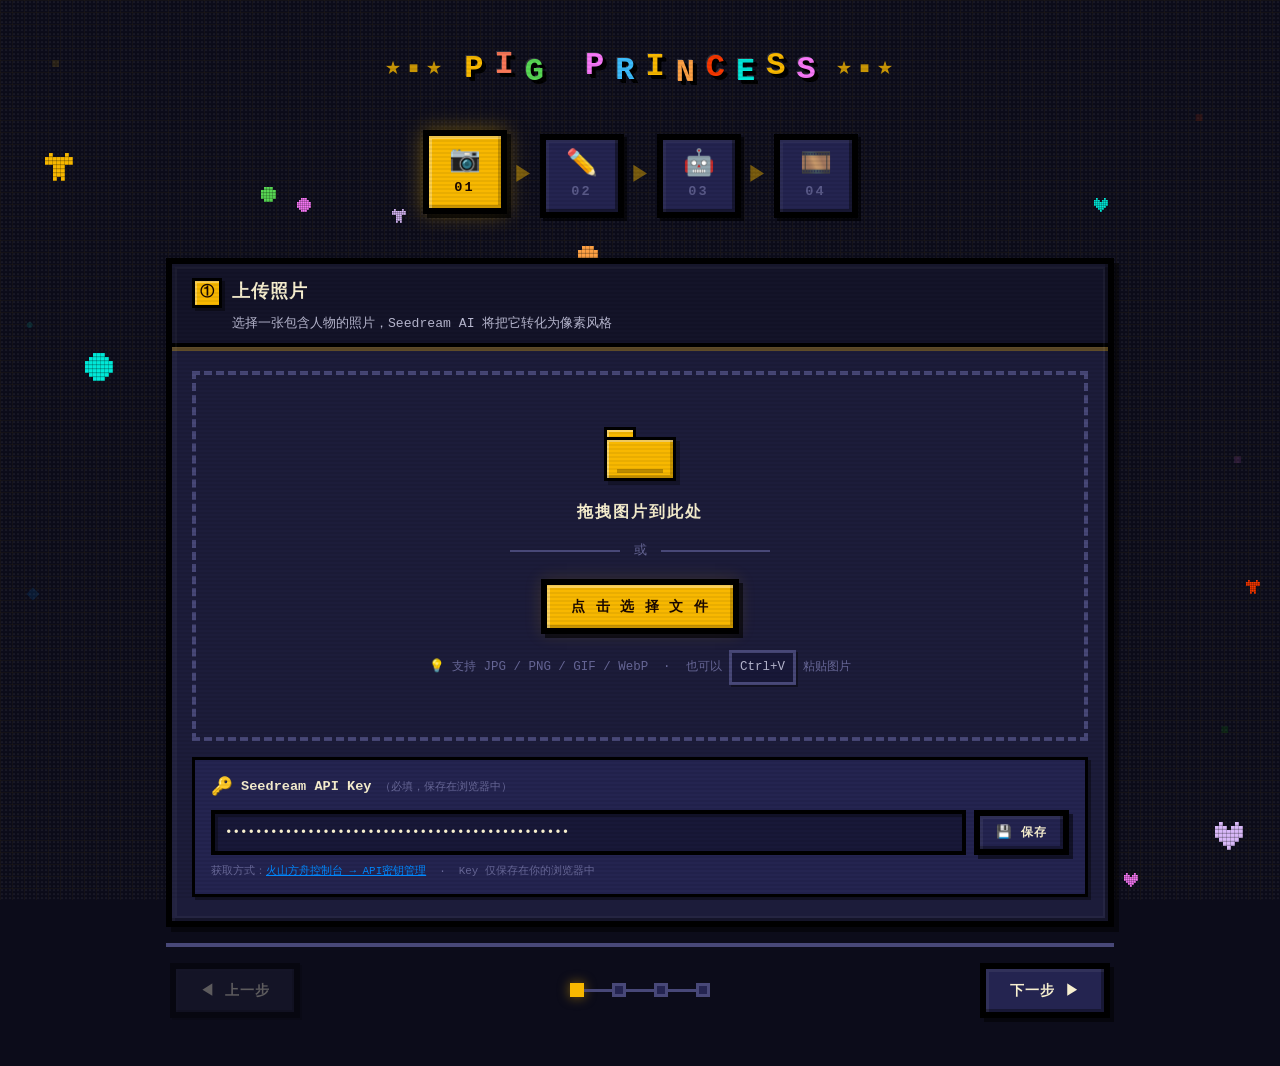
==== index.html @ ca04bab1 "backup: v4.2 模块化重构前备份 (180配件+12模板+缩放+联动)" ====
<!DOCTYPE html>
<html lang="zh-CN">
<head>
  <meta charset="UTF-8">
  <meta name="viewport" content="width=device-width, initial-scale=1.0">
  <title>PIG PRINCESS — 像素表情包工厂</title>
  <link rel="stylesheet" href="css/pixel-theme.css">
</head>
<body>
  <!-- 像素网格背景 -->
  <div class="pixel-bg"></div>
  <!-- 弹跳像素装饰画布 -->
  <canvas id="decoCanvas" class="deco-canvas"></canvas>
  <!-- 浮动像素装饰 -->
  <div class="pixel-decorations" aria-hidden="true">
    <span class="deco-block deco-1">■</span>
    <span class="deco-block deco-2">■</span>
    <span class="deco-block deco-3">◆</span>
    <span class="deco-block deco-4">■</span>
    <span class="deco-block deco-5">●</span>
    <span class="deco-block deco-6">■</span>
  </div>

  <div class="app-container">

    <!-- ====== 标题栏 ====== -->
    <header class="app-header">
      <div class="header-top">
        <div class="header-ornament left">
          <span>★</span><span>■</span><span>★</span>
        </div>
        <h1 class="pixel-title title-en">
          <span class="title-char c1">P</span>
          <span class="title-char c2">I</span>
          <span class="title-char c3">G</span>
          <span class="title-char c4">&nbsp;</span>
          <span class="title-char c5">P</span>
          <span class="title-char c6">R</span>
          <span class="title-char c7">I</span>
          <span class="title-char c8">N</span>
          <span class="title-char c9">C</span>
          <span class="title-char c10">E</span>
          <span class="title-char c11">S</span>
          <span class="title-char c12">S</span>
        </h1>
        <div class="header-ornament right">
          <span>★</span><span>■</span><span>★</span>
        </div>
      </div>
    </header>

    <!-- ====== 步骤指示器 ====== -->
    <nav class="step-indicator" aria-label="步骤导航">
      <button class="step active" data-step="1" aria-current="step">
        <span class="step-icon">📷</span>
        <span class="step-num">01</span>
      </button>
      <span class="step-arrow">▶</span>
      <button class="step" data-step="2">
        <span class="step-icon">✏️</span>
        <span class="step-num">02</span>
      </button>
      <span class="step-arrow">▶</span>
      <button class="step" data-step="3">
        <span class="step-icon">🤖</span>
        <span class="step-num">03</span>
      </button>
      <span class="step-arrow">▶</span>
      <button class="step" data-step="4">
        <span class="step-icon">🎞️</span>
        <span class="step-num">04</span>
      </button>
    </nav>

    <!-- ====== 主内容区 ====== -->
    <main class="main-content">

      <!-- ====== 步骤 ①：上传照片 + API Key ====== -->
      <section class="step-panel active" id="panel-step1" aria-labelledby="step1-title">
        <div class="panel-frame">
          <div class="panel-header">
            <h2 class="panel-title" id="step1-title">
              <span class="title-num">①</span> 上传照片
            </h2>
            <p class="panel-desc">选择一张包含人物的照片，Seedream AI 将把它转化为像素风格</p>
          </div>
          <div class="panel-body">
            <div class="upload-zone" id="uploadZone" tabindex="0">
              <div class="upload-zone-inner">
                <div class="pixel-icon folder-icon" aria-hidden="true">
                  <div class="folder-top"></div>
                  <div class="folder-body"></div>
                </div>
                <h3 class="upload-title">拖拽图片到此处</h3>
                <div class="upload-divider">
                  <span class="divider-line"></span>
                  <span class="divider-text">或</span>
                  <span class="divider-line"></span>
                </div>
                <button class="pixel-btn pixel-btn--primary" id="selectFileBtn" type="button">
                  点 击 选 择 文 件
                </button>
                <p class="upload-hint">
                  <span class="hint-icon">💡</span>
                  支持 JPG / PNG / GIF / WebP &nbsp;·&nbsp; 也可以 <kbd>Ctrl+V</kbd> 粘贴图片
                </p>
              </div>
              <input type="file" id="fileInput" accept="image/*" hidden>
            </div>

            <!-- Seedream API Key 设置 -->
            <div class="api-key-section">
              <div class="api-key-header">
                <span class="api-key-icon">🔑</span>
                <span class="api-key-label">Seedream API Key</span>
                <span class="api-key-hint">（必填，保存在浏览器中）</span>
              </div>
              <div class="api-key-row">
                <input type="password" id="apiKeyInput" placeholder="粘贴你的 Seedream API Key..."
                  class="api-key-input">
                <button class="pixel-btn pixel-btn--small" id="saveKeyBtn" type="button">
                  💾 保存
                </button>
              </div>
              <p class="api-key-note">
                获取方式：<a href="https://console.volcengine.com/ark" target="_blank"
                  class="api-key-link">火山方舟控制台 → API密钥管理</a>
                &nbsp;·&nbsp; Key 仅保存在你的浏览器中
              </p>
            </div>
          </div>
        </div>
      </section>

      <!-- ====== 步骤 ②：提示词配置 ====== -->
      <section class="step-panel" id="panel-step2" aria-labelledby="step2-title">
        <div class="panel-frame">
          <div class="panel-header">
            <h2 class="panel-title" id="step2-title">
              <span class="title-num">②</span> 提示词配置
            </h2>
            <p class="panel-desc">选择风格模板或自由编辑提示词，控制 AI 生成效果</p>
          </div>
          <div class="panel-body">
            <!-- 模板选择 -->
            <div class="control-card">
              <div class="control-header">
                <span class="control-icon">🎮</span>
                <span class="control-label">风格模板</span>
              </div>
              <div class="template-grid" id="promptTemplateGrid">
                <!-- 由 app.js 动态生成 -->
              </div>
            </div>

            <!-- 提示词编辑 -->
            <div class="control-card" style="margin-top: 12px;">
              <div class="control-header">
                <span class="control-icon">📝</span>
                <span class="control-label">提示词编辑</span>
                <span class="char-counter" id="charCounter">0 / 300 字</span>
              </div>
              <textarea id="promptTextarea" class="prompt-textarea"
                placeholder="在此编辑提示词，告诉 AI 你想要的像素风格效果..."
                rows="5"></textarea>
              <div class="prompt-actions">
                <button class="pixel-btn pixel-btn--small" id="resetPromptBtn" type="button">
                  🔄 恢复默认
                </button>
                <button class="pixel-btn pixel-btn--primary" id="confirmPromptBtn" type="button">
                  ✅ 确认提示词，开始生成
                </button>
              </div>
            </div>
          </div>
        </div>
      </section>

      <!-- ====== 步骤 ③：AI 生成像素图 ====== -->
      <section class="step-panel" id="panel-step3" aria-labelledby="step3-title">
        <div class="panel-frame">
          <div class="panel-header">
            <h2 class="panel-title" id="step3-title">
              <span class="title-num">③</span> AI 生成像素图
            </h2>
            <p class="panel-desc">Seedream 5.0 图生图 → NES 8-bit 像素精灵</p>
          </div>
          <div class="panel-body">
            <div class="gen-layout">
              <!-- 左侧：预览 -->
              <div class="gen-preview">
                <div class="canvas-stage" id="pixelStage">
                  <canvas id="pixelCanvas"></canvas>
                  <div class="stage-placeholder" id="pixelPlaceholder">
                    <div class="placeholder-icon">🤖</div>
                    <p id="pixelStatus">确认提示词后点击生成</p>
                  </div>
                </div>
              </div>
              <!-- 右侧：控件 -->
              <div class="gen-controls">
                <div class="control-card">
                  <div class="control-header">
                    <span class="control-icon">📐</span>
                    <span class="control-label">输出尺寸</span>
                  </div>
                  <div class="control-body">
                    <label class="toggle-row">
                      <input type="radio" name="outputSize" value="2K" checked>
                      <span class="toggle-track">
                        <span class="toggle-thumb"></span>
                      </span>
                      <span>2K（推荐）</span>
                    </label>
                  </div>
                </div>

                <button class="pixel-btn pixel-btn--primary" id="generateBtn" type="button"
                  style="width:100%; margin-top:12px;">
                  🚀 生成像素图
                </button>

                <button class="pixel-btn" id="backToPromptBtn" type="button"
                  style="width:100%; margin-top:8px;">
                  ✏️ 修改提示词
                </button>

                <button class="pixel-btn pixel-btn--primary pixel-btn--large" id="downloadPngBtn" type="button"
                  style="width:100%; margin-top:12px;" disabled>
                  💾 下载 PNG 图片
                </button>
              </div>
            </div>
          </div>
        </div>
      </section>

      <!-- ====== 步骤 ④：配件装饰 ====== -->
      <section class="step-panel" id="panel-step4" aria-labelledby="step4-title">
        <div class="panel-frame">
          <div class="panel-header">
            <h2 class="panel-title" id="step4-title">
              <span class="title-num">④</span> 配件装饰
            </h2>
            <p class="panel-desc">选择像素配件，自由拖放装饰你的角色</p>
          </div>
          <div class="panel-body">
            <div class="acc-layout">
              <!-- 左侧：角色预览 + 配件叠加 -->
              <div class="acc-preview">
                <h3 class="section-label">👁️ 角色预览</h3>
                <div class="canvas-stage" id="accStage">
                  <canvas id="accCanvas"></canvas>
                  <div class="stage-placeholder" id="accPlaceholder">
                    <div class="placeholder-icon">🎨</div>
                    <p>请先生成像素图</p>
                  </div>
                </div>
                <div class="acc-hint">🖱️ 拖动配件调整位置</div>
              </div>

              <!-- 右侧：配件浏览器 -->
              <div class="acc-browser">
                <h3 class="section-label">🎒 配件库</h3>

                <!-- 分类标签 -->
                <div class="acc-categories" id="accCategories">
                  <!-- JS 动态生成 -->
                </div>

                <!-- 配件列表 -->
                <div class="acc-grid" id="accGrid">
                  <!-- JS 动态生成 -->
                </div>

                <!-- 操作按钮 -->
                <div class="acc-actions">
                  <div class="acc-scale-row">
                    <span class="acc-scale-label">🔍 缩放:</span>
                    <input type="range" id="accScaleSlider" class="pixel-range" min="0.1" max="10" step="0.1" value="1.0" disabled>
                    <span id="accScaleVal" class="acc-scale-val">1.0x</span>
                  </div>
                  <button class="pixel-btn pixel-btn--small" id="removeAccBtn" type="button" disabled>
                    🗑️ 删除选中
                  </button>
                  <button class="pixel-btn pixel-btn--small" id="clearAccBtn" type="button">
                    🔄 清除全部
                  </button>
                  <button class="pixel-btn pixel-btn--primary pixel-btn--large" id="downloadAccBtn"
                    type="button" style="width:100%; margin-top:8px;">
                    💾 下载成品
                  </button>
                </div>
              </div>
            </div>
          </div>
        </div>
      </section>

    </main>

    <!-- ====== 底部步骤导航 ====== -->
    <footer class="step-nav">
      <button class="pixel-btn pixel-btn--nav" id="prevBtn" type="button" disabled>
        ◀ 上一步
      </button>

      <div class="step-progress">
        <span class="progress-dot active" data-dot="1"></span>
        <span class="progress-line"></span>
        <span class="progress-dot" data-dot="2"></span>
        <span class="progress-line"></span>
        <span class="progress-dot" data-dot="3"></span>
        <span class="progress-line"></span>
        <span class="progress-dot" data-dot="4"></span>
      </div>

      <button class="pixel-btn pixel-btn--nav" id="nextBtn" type="button">
        下一步 ▶
      </button>
    </footer>

  </div>

  <!-- ====== 脚本（按依赖顺序加载） ====== -->
  <script src="js/seedream-api.js"></script>
  <script src="js/prompt-templates.js"></script>
  <script src="js/accessories.js"></script>
  <script src="js/bouncing-decorations.js"></script>
  <script src="js/app.js"></script>
</body>
</html>
---- css/pixel-theme.css ----
/* ============================================================
   像素表情包工厂 — 像素风主题样式 v2
   设计参考：任天堂 NES 8-bit 游戏卡带界面
   全像素字体 · 硬边边框 · 扫描线 · 零圆角
   零外部依赖 · file:// 协议兼容
   ============================================================ */

/* ===== CSS 自定义属性 ===== */
:root {
  /* NES 深色调 */
  --bg-deep:     #0c0c1a;
  --bg-screen:   #10102a;
  --bg-panel:    #1c1c3a;
  --bg-card:     #242450;
  --bg-input:    #181838;
  --bg-hover:    #2c2c58;

  /* 文字 */
  --text-primary:   #f8f0d0;
  --text-secondary: #b8b8d0;
  --text-dim:       #686898;
  --text-on-accent: #1a0800;

  /* NES 硬件色强调 */
  --accent-gold:   #f8b800;
  --accent-red:    #f83800;
  --accent-green:  #00b800;
  --accent-blue:   #0088ff;
  --accent-cyan:   #00e8d8;
  --accent-pink:   #f878f8;

  /* 像素边框 */
  --border-color:   #000000;
  --border-inner:   #484878;

  /* 尺寸 */
  --px: 6px;              /* 基础像素单位 */
  --border-w: 6px;        /* 边框粗度 */

  /* 字体 — 全平台像素/等宽优先 */
  --font-pixel: 'Courier New', 'SimSun', 'FangSong', 'MS Gothic', 'Noto Sans SC', monospace;
  --font-mono:  'Consolas', 'Courier New', 'SimSun', monospace;
}

/* ===== 基础重置 ===== */
*, *::before, *::after { box-sizing: border-box; margin: 0; padding: 0; }

html {
  font-size: 16px;
  -webkit-text-size-adjust: 100%;
  /* 禁止字体平滑，保持像素锐利 */
  -webkit-font-smoothing: none;
  -moz-osx-font-smoothing: unset;
  font-smooth: never;
}

body {
  font-family: var(--font-pixel);
  background: var(--bg-deep);
  color: var(--text-primary);
  line-height: 1.5;
  min-height: 100vh;
  overflow-x: hidden;
  -webkit-font-smoothing: none;
  -moz-osx-font-smoothing: unset;
  image-rendering: pixelated;
  image-rendering: crisp-edges;
}

::selection {
  background: var(--accent-gold);
  color: #000;
}

:focus-visible {
  outline: 4px solid var(--accent-gold);
  outline-offset: 2px;
}

/* ===== 像素网格背景 ===== */
.pixel-bg {
  position: fixed;
  inset: 0;
  z-index: 0;
  pointer-events: none;
  background-color: var(--bg-deep);
  /* 粗网格 */
  background-image:
    linear-gradient(rgba(248,184,0,0.04) 1px, transparent 1px),
    linear-gradient(90deg, rgba(248,184,0,0.04) 1px, transparent 1px);
  background-size: 12px 12px;
}
/* 细网点叠加 */
.pixel-bg::after {
  content: '';
  position: absolute;
  inset: 0;
  background-image:
    radial-gradient(circle, rgba(255,255,255,0.05) 1px, transparent 1px);
  background-size: 4px 4px;
}

/* ===== 扫描线效果（NES 屏幕感） ===== */
body::after {
  content: '';
  position: fixed;
  inset: 0;
  z-index: 9999;
  pointer-events: none;
  background: repeating-linear-gradient(
    0deg,
    transparent,
    transparent 2px,
    rgba(0, 0, 0, 0.06) 2px,
    rgba(0, 0, 0, 0.06) 4px
  );
}

/* ===== 弹跳像素装饰画布 ===== */
.deco-canvas {
  position: fixed;
  inset: 0;
  z-index: 0;
  pointer-events: none;
}

/* ===== 浮动像素装饰 ===== */
.pixel-decorations {
  position: fixed;
  inset: 0;
  z-index: 0;
  pointer-events: none;
  overflow: hidden;
}
.deco-block {
  position: absolute;
  display: block;
  font-size: 14px;
  opacity: 0.12;
  animation: floatDeco 6s ease-in-out infinite;
  color: var(--accent-gold);
}
.deco-1 { top: 6%;  left: 4%;  animation-delay: 0s;    color: var(--accent-gold); }
.deco-2 { top: 12%; right: 6%;  animation-delay: -1.5s; color: var(--accent-red);  }
.deco-3 { top: 65%; left: 2%;  animation-delay: -3s;   color: var(--accent-blue); }
.deco-4 { top: 80%; right: 4%;  animation-delay: -4.5s; color: var(--accent-green);}
.deco-5 { top: 35%; left: 2%;  animation-delay: -2s;   color: var(--accent-cyan); }
.deco-6 { top: 50%; right: 3%;  animation-delay: -5s;   color: var(--accent-pink); }

@keyframes floatDeco {
  0%, 100% { transform: translateY(0) rotate(0deg); opacity: 0.08; }
  50%      { transform: translateY(-14px) rotate(10deg); opacity: 0.2; }
}

/* ===== 应用容器 ===== */
.app-container {
  position: relative;
  z-index: 1;
  max-width: 980px;
  margin: 0 auto;
  padding: 24px 16px 32px;
  min-height: 100vh;
  display: flex;
  flex-direction: column;
}

/* ============================================================
   标题栏 — NES 卡带封面风格
   ============================================================ */
.app-header {
  text-align: center;
  padding: 24px 0 16px;
}

.header-top {
  display: flex;
  align-items: center;
  justify-content: center;
  gap: 16px;
}

.header-ornament {
  display: flex;
  gap: 6px;
  font-size: 16px;
  color: var(--accent-gold);
  opacity: 0.8;
  user-select: none;
  letter-spacing: 2px;
}

.pixel-title {
  display: flex;
  gap: 6px;
  font-family: var(--font-pixel);
  font-size: 2.8rem;
  font-weight: 900;
  letter-spacing: 4px;
  user-select: none;
  -webkit-font-smoothing: none;
}

.title-char {
  display: inline-flex;
  align-items: center;
  justify-content: center;
  width: 1.2em;
  height: 1.3em;
  text-shadow:
    3px 3px 0 var(--border-color),
    4px 4px 0 var(--border-color),
    -1px -1px 0 rgba(255,255,255,0.15);
  position: relative;
}

/* 每个字不同颜色 — NES 彩虹标题 */
.title-char.c1  { color: #f8b800; }
.title-char.c2  { color: #f87858; transform: translateY(-4px); }
.title-char.c3  { color: #58d854; transform: translateY(3px); }
.title-char.c4  { color: transparent; }  /* 空格不可见 */
.title-char.c5  { color: #f878f8; transform: translateY(-3px); }
.title-char.c6  { color: #3cbcfc; transform: translateY(2px); }
.title-char.c7  { color: #f8b800; transform: translateY(-2px); }
.title-char.c8  { color: #fca044; transform: translateY(4px); }
.title-char.c9  { color: #f83800; transform: translateY(-1px); }
.title-char.c10 { color: #00e8d8; transform: translateY(3px); }
.title-char.c11 { color: #f8b800; transform: translateY(-3px); }
.title-char.c12 { color: #f878f8; transform: translateY(1px); }

/* 英文标题 — 更紧凑 */
.title-en {
  font-size: 2rem;
  letter-spacing: 0;
  gap: 3px;
}
.title-en .title-char {
  width: 0.85em;
}

/* ============================================================
   步骤指示器 — FC 关卡选择方块
   ============================================================ */
.step-indicator {
  display: flex;
  align-items: center;
  justify-content: center;
  gap: 0;
  padding: 20px 8px;
  margin: 8px 0 20px;
  flex-wrap: wrap;
}

/* 步骤方块 */
.step {
  display: flex;
  flex-direction: column;
  align-items: center;
  justify-content: center;
  gap: 6px;
  width: 84px;
  height: 84px;
  padding: 8px;
  background: var(--bg-card);
  border: var(--border-w) solid var(--border-color);
  border-radius: 0;
  cursor: pointer;
  transition: all 0.1s ease;
  position: relative;
  font-family: var(--font-pixel);
  color: var(--text-dim);
  box-shadow:
    3px 3px 0 rgba(0,0,0,0.6),
    inset 3px 3px 0 rgba(255,255,255,0.04),
    inset -3px -3px 0 rgba(0,0,0,0.4);
  -webkit-font-smoothing: none;
}

.step:hover {
  background: var(--bg-hover);
  transform: translateY(-3px);
  box-shadow:
    5px 6px 0 rgba(0,0,0,0.6),
    inset 3px 3px 0 rgba(255,255,255,0.06),
    inset -3px -3px 0 rgba(0,0,0,0.4);
}

.step:active {
  transform: translateY(2px);
  box-shadow:
    1px 1px 0 rgba(0,0,0,0.6),
    inset -2px -2px 0 rgba(255,255,255,0.02),
    inset 4px 4px 0 rgba(0,0,0,0.5);
}

/* 激活方块 — 金色像素块 */
.step.active {
  background: var(--accent-gold);
  color: var(--text-on-accent);
  border-color: var(--border-color);
  box-shadow:
    4px 4px 0 rgba(0,0,0,0.7),
    0 0 20px rgba(248,184,0,0.4),
    inset 3px 3px 0 rgba(255,255,255,0.3),
    inset -3px -3px 0 rgba(0,0,0,0.2);
  transform: translateY(-4px);
  z-index: 2;
  animation: stepPulse 2s ease-in-out infinite;
}

@keyframes stepPulse {
  0%, 100% { box-shadow: 4px 4px 0 rgba(0,0,0,0.7), 0 0 20px rgba(248,184,0,0.4), inset 3px 3px 0 rgba(255,255,255,0.3), inset -3px -3px 0 rgba(0,0,0,0.2); }
  50%      { box-shadow: 4px 4px 0 rgba(0,0,0,0.7), 0 0 30px rgba(248,184,0,0.6), inset 3px 3px 0 rgba(255,255,255,0.4), inset -3px -3px 0 rgba(0,0,0,0.2); }
}

.step.active:hover { background: #fcc830; }

.step-icon {
  font-size: 1.6rem;
  line-height: 1;
  filter: none;
}

.step-num {
  font-family: var(--font-mono);
  font-size: 0.85rem;
  font-weight: 900;
  letter-spacing: 2px;
  opacity: 0.8;
  -webkit-font-smoothing: none;
}

.step.active .step-num { opacity: 1; }

/* 步骤间箭头 */
.step-arrow {
  font-size: 1.3rem;
  color: var(--accent-gold);
  opacity: 0.45;
  margin: 0 6px;
  user-select: none;
  flex-shrink: 0;
}

/* ============================================================
   主内容区
   ============================================================ */
.main-content {
  flex: 1;
  margin-bottom: 16px;
}

.step-panel {
  display: none;
  animation: panelIn 0.2s ease;
}

.step-panel.active { display: block; }

@keyframes panelIn {
  from { opacity: 0; transform: translateY(10px); }
  to   { opacity: 1; transform: translateY(0); }
}

/* ============================================================
   面板外框 — NES 对话框/窗口风格
   ============================================================ */
.panel-frame {
  background: var(--bg-panel);
  border: var(--border-w) solid var(--border-color);
  border-radius: 0;
  box-shadow:
    5px 5px 0 rgba(0,0,0,0.5),
    inset 3px 3px 0 rgba(255,255,255,0.03),
    inset -3px -3px 0 rgba(0,0,0,0.3);
  overflow: hidden;
  position: relative;
}

/* 面板内发光边框 */
.panel-frame::before {
  content: '';
  position: absolute;
  inset: 3px;
  border: 2px solid rgba(255,255,255,0.04);
  pointer-events: none;
  z-index: 1;
}

.panel-header {
  padding: 14px 20px 10px;
  border-bottom: 4px solid var(--border-color);
  background: rgba(0,0,0,0.3);
  position: relative;
}

/* 标题下的金色装饰线 */
.panel-header::after {
  content: '';
  position: absolute;
  bottom: -8px;
  left: 0;
  right: 0;
  height: 4px;
  background: var(--accent-gold);
  opacity: 0.3;
}

.panel-title {
  font-family: var(--font-pixel);
  font-size: 1.1rem;
  font-weight: 700;
  color: var(--text-primary);
  display: flex;
  align-items: center;
  gap: 10px;
  -webkit-font-smoothing: none;
  letter-spacing: 1px;
}

.title-num {
  display: inline-flex;
  align-items: center;
  justify-content: center;
  width: 30px;
  height: 30px;
  background: var(--accent-gold);
  color: var(--text-on-accent);
  font-size: 0.9rem;
  font-family: var(--font-mono);
  font-weight: 900;
  border: 3px solid var(--border-color);
  border-radius: 0;
  box-shadow:
    3px 3px 0 rgba(0,0,0,0.4),
    inset 2px 2px 0 rgba(255,255,255,0.3);
}

.panel-desc {
  margin-top: 6px;
  font-size: 0.82rem;
  color: var(--text-secondary);
  padding-left: 40px;
  -webkit-font-smoothing: none;
}

.panel-body {
  padding: 24px 20px;
  position: relative;
  z-index: 2;
}

/* ===== 上传区域（步骤①） ===== */
.upload-zone {
  border: 4px dashed var(--border-inner);
  cursor: pointer;
  transition: all 0.15s ease;
  outline: 0 solid transparent;
  outline-offset: 3px;
}

.upload-zone:hover,
.upload-zone:focus-within,
.upload-zone.drag-over {
  border-color: var(--accent-gold);
  outline-width: 4px;
  outline-color: rgba(248,184,0,0.25);
  background: rgba(248,184,0,0.03);
}

.upload-zone.drag-over {
  outline-color: var(--accent-gold);
  background: rgba(248,184,0,0.08);
  animation: pulseBorder 1s ease-in-out infinite;
}

@keyframes pulseBorder {
  0%, 100% { outline-color: rgba(248,184,0,0.3); }
  50%      { outline-color: rgba(248,184,0,0.7); }
}

.upload-zone-inner {
  display: flex;
  flex-direction: column;
  align-items: center;
  justify-content: center;
  padding: 52px 20px;
  text-align: center;
  min-height: 300px;
}

/* 像素文件夹图标 */
.pixel-icon { position: relative; margin-bottom: 20px; }

.folder-icon { width: 72px; height: 54px; position: relative; }

.folder-top {
  position: absolute;
  top: 0; left: 0;
  width: 32px; height: 12px;
  background: var(--accent-gold);
  border: 3px solid var(--border-color);
  border-bottom: none;
  border-radius: 0;
  box-shadow: inset 2px 2px 0 rgba(255,255,255,0.4);
}

.folder-body {
  position: absolute;
  top: 10px; left: 0;
  width: 72px; height: 44px;
  background: var(--accent-gold);
  border: 3px solid var(--border-color);
  border-radius: 0;
  box-shadow:
    4px 4px 0 rgba(0,0,0,0.3),
    inset 2px 2px 0 rgba(255,255,255,0.4),
    inset -3px -3px 0 rgba(0,0,0,0.2);
}

.folder-body::after {
  content: '';
  position: absolute;
  bottom: 5px; left: 10px; right: 10px;
  height: 4px;
  background: rgba(0,0,0,0.25);
}

.upload-title {
  font-family: var(--font-pixel);
  font-size: 1rem;
  color: var(--text-primary);
  margin-bottom: 16px;
  letter-spacing: 2px;
  -webkit-font-smoothing: none;
}

.upload-divider {
  display: flex;
  align-items: center;
  gap: 14px;
  width: 100%;
  max-width: 260px;
  margin-bottom: 18px;
}

.divider-line {
  flex: 1;
  height: 2px;
  background: var(--border-inner);
}

.divider-text {
  font-size: 0.82rem;
  color: var(--text-dim);
  flex-shrink: 0;
  -webkit-font-smoothing: none;
}

.upload-hint {
  margin-top: 16px;
  font-size: 0.78rem;
  color: var(--text-dim);
  line-height: 2;
  -webkit-font-smoothing: none;
}

.upload-hint kbd {
  display: inline-block;
  padding: 2px 8px;
  font-family: var(--font-mono);
  font-size: 0.78rem;
  background: var(--bg-input);
  border: 3px solid var(--border-inner);
  border-radius: 0;
  color: var(--text-secondary);
  box-shadow: 2px 2px 0 rgba(0,0,0,0.4);
}

/* ===== 画布舞台 ===== */
.canvas-stage {
  position: relative;
  width: 100%;
  min-height: 320px;
  background: var(--bg-input);
  border: 4px solid var(--border-color);
  border-radius: 0;
  box-shadow:
    inset 4px 4px 0 rgba(0,0,0,0.5),
    inset -3px -3px 0 rgba(255,255,255,0.02);
  display: flex;
  align-items: center;
  justify-content: center;
  overflow: hidden;
}

.canvas-stage canvas {
  display: block;
  max-width: 100%;
  max-height: 500px;
  image-rendering: pixelated;
  image-rendering: crisp-edges;
}

/* 占位提示 */
.stage-placeholder {
  position: absolute;
  inset: 0;
  display: flex;
  flex-direction: column;
  align-items: center;
  justify-content: center;
  gap: 10px;
  color: var(--text-dim);
  text-align: center;
  pointer-events: none;
}

.stage-placeholder p {
  -webkit-font-smoothing: none;
}

.stage-placeholder .pixel-btn { pointer-events: auto; }

.placeholder-icon {
  font-size: 3rem;
  opacity: 0.4;
}

/* ===== 裁剪区 ===== */
.crop-area {
  display: flex;
  flex-direction: column;
  gap: 14px;
}

.crop-tips {
  display: flex;
  gap: 32px;
  justify-content: center;
  flex-wrap: wrap;
}

.tip-item {
  display: flex;
  align-items: center;
  gap: 8px;
  font-size: 0.82rem;
  color: var(--text-secondary);
  -webkit-font-smoothing: none;
}

.tip-icon { font-size: 1.1rem; }

/* ===== 编辑布局（步骤③） ===== */
.edit-layout {
  display: grid;
  grid-template-columns: 1fr 270px;
  gap: 20px;
}

.edit-preview .canvas-stage { min-height: 380px; }

.edit-controls {
  display: flex;
  flex-direction: column;
  gap: 12px;
}

/* 控件卡片 */
.control-card {
  background: var(--bg-card);
  border: var(--border-w) solid var(--border-color);
  border-radius: 0;
  box-shadow:
    3px 3px 0 rgba(0,0,0,0.4),
    inset 2px 2px 0 rgba(255,255,255,0.03),
    inset -2px -2px 0 rgba(0,0,0,0.25);
  overflow: hidden;
}

.control-header {
  display: flex;
  align-items: center;
  gap: 8px;
  padding: 10px 14px;
  background: rgba(0,0,0,0.25);
  border-bottom: 3px solid var(--border-color);
}

.control-icon { font-size: 1rem; }

.control-label {
  font-size: 0.85rem;
  font-weight: 700;
  color: var(--text-primary);
  -webkit-font-smoothing: none;
  letter-spacing: 1px;
}

.control-body { padding: 14px; }

/* 范围滑块 */
.control-body input[type="range"] {
  -webkit-appearance: none;
  appearance: none;
  width: 100%;
  height: 10px;
  background: var(--bg-input);
  border: 3px solid var(--border-color);
  border-radius: 0;
  box-shadow: inset 3px 3px 0 rgba(0,0,0,0.5);
  cursor: pointer;
}

.control-body input[type="range"]::-webkit-slider-thumb {
  -webkit-appearance: none;
  appearance: none;
  width: 24px;
  height: 24px;
  background: var(--accent-gold);
  border: 4px solid var(--border-color);
  border-radius: 0;
  box-shadow:
    3px 3px 0 rgba(0,0,0,0.4),
    inset 3px 3px 0 rgba(255,255,255,0.35),
    inset -2px -2px 0 rgba(0,0,0,0.2);
  cursor: pointer;
}

.control-body input[type="range"]::-moz-range-thumb {
  width: 24px;
  height: 24px;
  background: var(--accent-gold);
  border: 4px solid var(--border-color);
  border-radius: 0;
  box-shadow:
    3px 3px 0 rgba(0,0,0,0.4),
    inset 3px 3px 0 rgba(255,255,255,0.35),
    inset -2px -2px 0 rgba(0,0,0,0.2);
  cursor: pointer;
}

.range-labels {
  display: flex;
  justify-content: space-between;
  margin-top: 8px;
  font-size: 0.7rem;
  color: var(--text-dim);
  font-family: var(--font-mono);
  -webkit-font-smoothing: none;
}

.range-value {
  color: var(--accent-gold);
  font-weight: 900;
  font-size: 0.8rem;
}

/* 下拉框 */
.pixel-select {
  width: 100%;
  padding: 10px 12px;
  font-size: 0.82rem;
  font-family: var(--font-pixel);
  background: var(--bg-input);
  color: var(--text-primary);
  border: 4px solid var(--border-color);
  border-radius: 0;
  box-shadow:
    inset 3px 3px 0 rgba(0,0,0,0.4),
    inset -2px -2px 0 rgba(255,255,255,0.02);
  cursor: pointer;
  -webkit-appearance: none;
  appearance: none;
  background-image: url("data:image/svg+xml,%3Csvg xmlns='http://www.w3.org/2000/svg' width='14' height='10'%3E%3Cpath d='M0 0l7 10 7-10z' fill='%23f8b800'/%3E%3C/svg%3E");
  background-repeat: no-repeat;
  background-position: right 12px center;
  padding-right: 36px;
  -webkit-font-smoothing: none;
}

.pixel-select:focus {
  outline: 3px solid var(--accent-gold);
  outline-offset: 2px;
}

/* 开关 */
.toggle-row {
  display: flex;
  align-items: center;
  gap: 12px;
  cursor: pointer;
  font-size: 0.82rem;
  color: var(--text-secondary);
  padding: 5px 0;
  -webkit-font-smoothing: none;
}

.toggle-row + .toggle-row { margin-top: 8px; }

.toggle-row input[type="checkbox"] {
  position: absolute;
  opacity: 0;
  width: 0; height: 0;
}

.toggle-track {
  position: relative;
  width: 40px;
  height: 20px;
  background: var(--bg-input);
  border: 3px solid var(--border-color);
  border-radius: 0;
  box-shadow: inset 2px 2px 0 rgba(0,0,0,0.5);
  flex-shrink: 0;
  transition: background 0.15s;
}

.toggle-thumb {
  position: absolute;
  top: 1px; left: 1px;
  width: 14px; height: 14px;
  background: var(--text-dim);
  border: 3px solid var(--border-color);
  border-radius: 0;
  box-shadow: inset 2px 2px 0 rgba(255,255,255,0.25);
  transition: all 0.15s;
}

.toggle-row input:checked + .toggle-track {
  background: var(--accent-green);
}

.toggle-row input:checked + .toggle-track .toggle-thumb {
  left: 21px;
  background: #f8f8f8;
}

.toggle-row input:focus-visible + .toggle-track {
  outline: 3px solid var(--accent-gold);
  outline-offset: 2px;
}

/* ===== 配件布局（步骤④） ===== */
.section-label {
  font-family: var(--font-pixel);
  font-size: 0.85rem;
  color: var(--text-primary);
  margin-bottom: 10px;
  letter-spacing: 1px;
  -webkit-font-smoothing: none;
}

.acc-layout {
  display: grid;
  grid-template-columns: 1fr 300px;
  gap: 20px;
}

.acc-preview .canvas-stage {
  min-height: 350px;
}

.acc-hint {
  text-align: center;
  font-size: 0.75rem;
  color: var(--text-dim);
  margin-top: 8px;
}

.acc-browser {
  display: flex;
  flex-direction: column;
  gap: 10px;
}

/* 分类标签 */
.acc-categories {
  display: flex;
  flex-wrap: wrap;
  gap: 4px;
}

.acc-cat-btn {
  padding: 5px 10px;
  font-family: var(--font-pixel);
  font-size: 0.7rem;
  background: var(--bg-card);
  color: var(--text-secondary);
  border: 3px solid var(--border-color);
  cursor: pointer;
  white-space: nowrap;
  transition: all 0.1s;
}

.acc-cat-btn:hover {
  background: var(--bg-hover);
  border-color: var(--accent-gold);
}

.acc-cat-btn.active {
  background: var(--accent-gold);
  color: var(--text-on-accent);
  border-color: var(--border-color);
  font-weight: 700;
}

/* 配件网格 */
.acc-grid {
  display: grid;
  grid-template-columns: repeat(3, 1fr);
  gap: 6px;
  max-height: 420px;
  overflow-y: auto;
}

.acc-card {
  display: flex;
  flex-direction: column;
  align-items: center;
  gap: 4px;
  padding: 8px 4px;
  background: var(--bg-card);
  border: 3px solid var(--border-color);
  cursor: pointer;
  transition: all 0.1s;
  font-family: var(--font-pixel);
  color: var(--text-secondary);
}

.acc-card:hover {
  background: var(--bg-hover);
  border-color: var(--accent-gold);
  transform: translateY(-2px);
}

.acc-card-preview {
  width: 44px;
  height: 44px;
  display: flex;
  align-items: center;
  justify-content: center;
  background: var(--bg-input);
  border: 2px solid var(--border-inner);
}

.acc-card-name {
  font-size: 0.65rem;
  text-align: center;
  line-height: 1.2;
}

/* 配件操作按钮 */
.acc-actions {
  display: flex;
  flex-wrap: wrap;
  gap: 6px;
  margin-top: 4px;
}

/* 缩放控制行 */
.acc-scale-row {
  display: flex;
  align-items: center;
  gap: 8px;
  width: 100%;
  padding: 6px 0;
}

.acc-scale-label {
  font-size: 0.75rem;
  color: var(--text-secondary);
  white-space: nowrap;
}

.acc-scale-val {
  font-size: 0.78rem;
  font-weight: 700;
  color: var(--accent-gold);
  font-family: var(--font-mono);
  min-width: 36px;
  text-align: center;
}

/* ============================================================
   按钮系统 — FC 卡带按钮风格
   ============================================================ */
.pixel-btn {
  display: inline-flex;
  align-items: center;
  justify-content: center;
  gap: 6px;
  padding: 12px 24px;
  font-family: var(--font-pixel);
  font-size: 0.88rem;
  font-weight: 700;
  color: var(--text-primary);
  background: var(--bg-card);
  border: var(--border-w) solid var(--border-color);
  border-radius: 0;
  box-shadow:
    4px 4px 0 rgba(0,0,0,0.5),
    inset 3px 3px 0 rgba(255,255,255,0.06),
    inset -3px -3px 0 rgba(0,0,0,0.35);
  cursor: pointer;
  transition: all 0.08s ease;
  user-select: none;
  white-space: nowrap;
  text-decoration: none;
  letter-spacing: 1px;
  -webkit-font-smoothing: none;
}

.pixel-btn:hover:not(:disabled) {
  background: var(--bg-hover);
  transform: translateY(-2px);
  box-shadow:
    5px 6px 0 rgba(0,0,0,0.5),
    inset 3px 3px 0 rgba(255,255,255,0.08),
    inset -3px -3px 0 rgba(0,0,0,0.35);
}

.pixel-btn:active:not(:disabled) {
  transform: translateY(3px);
  box-shadow:
    1px 1px 0 rgba(0,0,0,0.5),
    inset -2px -2px 0 rgba(255,255,255,0.02),
    inset 4px 4px 0 rgba(0,0,0,0.5);
}

/* 主按钮 — 金色 */
.pixel-btn--primary {
  background: var(--accent-gold);
  color: var(--text-on-accent);
  font-weight: 900;
  box-shadow:
    4px 4px 0 rgba(0,0,0,0.6),
    0 0 16px rgba(248,184,0,0.15),
    inset 3px 3px 0 rgba(255,255,255,0.35),
    inset -3px -3px 0 rgba(0,0,0,0.2);
}

.pixel-btn--primary:hover:not(:disabled) {
  background: #fcc830;
  box-shadow:
    5px 6px 0 rgba(0,0,0,0.6),
    0 0 22px rgba(248,184,0,0.3),
    inset 3px 3px 0 rgba(255,255,255,0.4),
    inset -3px -3px 0 rgba(0,0,0,0.2);
}

.pixel-btn--primary:active:not(:disabled) {
  box-shadow:
    1px 2px 0 rgba(0,0,0,0.6),
    inset -2px -2px 0 rgba(255,255,255,0.05),
    inset 4px 4px 0 rgba(0,0,0,0.4);
}

.pixel-btn--large {
  padding: 16px 36px;
  font-size: 1rem;
  letter-spacing: 3px;
}

.pixel-btn--small {
  padding: 8px 16px;
  font-size: 0.78rem;
}

.pixel-btn--nav { min-width: 130px; }

.pixel-btn:disabled {
  opacity: 0.35;
  cursor: not-allowed;
  transform: none !important;
  box-shadow:
    2px 2px 0 rgba(0,0,0,0.4),
    inset 2px 2px 0 rgba(255,255,255,0.02),
    inset -2px -2px 0 rgba(0,0,0,0.2) !important;
  filter: grayscale(0.4);
}

/* ===== 底部导航 ===== */
.step-nav {
  display: flex;
  align-items: center;
  justify-content: space-between;
  padding: 16px 4px;
  border-top: 4px solid var(--border-inner);
  margin-top: auto;
}

.step-progress {
  display: flex;
  align-items: center;
  gap: 0;
}

.progress-dot {
  width: 14px;
  height: 14px;
  background: var(--bg-card);
  border: 3px solid var(--border-inner);
  transition: all 0.2s;
}

.progress-dot.active {
  background: var(--accent-gold);
  border-color: var(--accent-gold);
  box-shadow: 0 0 12px rgba(248,184,0,0.5);
}

.progress-dot.completed {
  background: var(--accent-green);
  border-color: var(--accent-green);
}

.progress-line {
  width: 28px;
  height: 3px;
  background: var(--border-inner);
  flex-shrink: 0;
}

/* ============================================================
   新增组件样式（v3 Seedream 重构）
   ============================================================ */

/* —— API Key 设置区 —— */
.api-key-section {
  margin-top: 16px;
  padding: 14px 16px;
  background: var(--bg-card);
  border: 3px solid var(--border-color);
  box-shadow: 3px 3px 0 rgba(0,0,0,0.4);
}

.api-key-header {
  display: flex;
  align-items: center;
  gap: 8px;
  margin-bottom: 10px;
}

.api-key-icon { font-size: 1.1rem; }

.api-key-label {
  font-size: 0.85rem;
  font-weight: 700;
  color: var(--text-primary);
  -webkit-font-smoothing: none;
}

.api-key-hint {
  font-size: 0.7rem;
  color: var(--text-dim);
  -webkit-font-smoothing: none;
}

.api-key-row {
  display: flex;
  gap: 8px;
}

.api-key-input {
  flex: 1;
  padding: 8px 10px;
  font-family: var(--font-mono);
  font-size: 0.78rem;
  background: var(--bg-input);
  color: var(--text-primary);
  border: 4px solid var(--border-color);
  outline: none;
  box-shadow: inset 3px 3px 0 rgba(0,0,0,0.3);
}

.api-key-input:focus {
  border-color: var(--accent-gold);
  box-shadow: inset 3px 3px 0 rgba(0,0,0,0.3), 0 0 0 3px rgba(248,184,0,0.2);
}

.api-key-note {
  margin-top: 8px;
  font-size: 0.68rem;
  color: var(--text-dim);
  -webkit-font-smoothing: none;
}

.api-key-link {
  color: var(--accent-blue);
  text-decoration: underline;
}

/* —— 模板卡片网格（步骤② 提示词模板 + 步骤④ 动画模板） —— */
.template-grid {
  display: grid;
  grid-template-columns: 1fr 1fr 1fr;
  gap: 8px;
}

/* —— 提示词模板卡片 —— */
.prompt-card {
  display: flex;
  align-items: center;
  gap: 10px;
  padding: 12px 14px;
  background: var(--bg-card);
  border: 4px solid var(--border-color);
  box-shadow:
    3px 3px 0 rgba(0,0,0,0.4),
    inset 2px 2px 0 rgba(255,255,255,0.03),
    inset -2px -2px 0 rgba(0,0,0,0.25);
  cursor: pointer;
  transition: all 0.1s;
  text-align: left;
  color: var(--text-secondary);
  width: 100%;
  font-family: var(--font-pixel);
  -webkit-font-smoothing: none;
}

.prompt-card:hover {
  background: var(--bg-hover);
  transform: translateY(-2px);
  box-shadow:
    4px 5px 0 rgba(0,0,0,0.5),
    inset 2px 2px 0 rgba(255,255,255,0.05),
    inset -2px -2px 0 rgba(0,0,0,0.3);
}

.prompt-card.active {
  background: var(--accent-gold);
  color: var(--text-on-accent);
  border-color: var(--border-color);
  box-shadow:
    4px 4px 0 rgba(0,0,0,0.5),
    0 0 16px rgba(248,184,0,0.35),
    inset 3px 3px 0 rgba(255,255,255,0.3),
    inset -3px -3px 0 rgba(0,0,0,0.2);
}

.prompt-card-icon {
  font-size: 1.5rem;
  flex-shrink: 0;
  width: 36px;
  text-align: center;
}

.prompt-card-info {
  display: flex;
  flex-direction: column;
  gap: 1px;
  min-width: 0;
}

.prompt-card-name {
  font-weight: 700;
  font-size: 0.82rem;
  white-space: nowrap;
}

.prompt-card-desc {
  font-size: 0.68rem;
  opacity: 0.65;
  white-space: nowrap;
  overflow: hidden;
  text-overflow: ellipsis;
}

/* —— 提示词编辑器 —— */
.prompt-textarea {
  width: 100%;
  min-height: 110px;
  padding: 12px 14px;
  font-family: var(--font-pixel);
  font-size: 0.82rem;
  line-height: 1.7;
  background: var(--bg-input);
  color: var(--text-primary);
  border: 4px solid var(--border-color);
  resize: vertical;
  box-shadow: inset 3px 3px 0 rgba(0,0,0,0.35);
  outline: none;
  -webkit-font-smoothing: none;
  transition: border-color 0.2s;
}

.prompt-textarea:focus {
  border-color: var(--accent-gold);
}

/* —— 字数计数器 —— */
.char-counter {
  margin-left: auto;
  font-size: 0.75rem;
  color: var(--text-dim);
  font-family: var(--font-mono);
  -webkit-font-smoothing: none;
}

.char-counter.warn {
  color: var(--accent-red);
  font-weight: 700;
}

/* —— 提示词按钮行 —— */
.prompt-actions {
  display: flex;
  gap: 10px;
  margin-top: 12px;
  justify-content: flex-end;
  flex-wrap: wrap;
}

/* —— 生成布局（步骤③） —— */
.gen-layout {
  display: grid;
  grid-template-columns: 1fr 260px;
  gap: 20px;
}

.gen-preview .canvas-stage {
  min-height: 380px;
}

.gen-controls {
  display: flex;
  flex-direction: column;
}

/* —— 动画控制（步骤④） —— */
.animate-controls {
  display: flex;
  flex-wrap: wrap;
  gap: 8px;
  margin-top: 12px;
}

/* —— 范围滑块像素主题 —— */
.pixel-range {
  -webkit-appearance: none;
  appearance: none;
  width: 100%;
  height: 12px;
  background: var(--bg-input);
  border: 3px solid var(--border-color);
  box-shadow: inset 3px 3px 0 rgba(0,0,0,0.5);
  cursor: pointer;
  margin: 8px 0;
}

.pixel-range::-webkit-slider-thumb {
  -webkit-appearance: none;
  appearance: none;
  width: 26px;
  height: 26px;
  background: var(--accent-gold);
  border: 4px solid var(--border-color);
  box-shadow:
    3px 3px 0 rgba(0,0,0,0.4),
    inset 3px 3px 0 rgba(255,255,255,0.35),
    inset -2px -2px 0 rgba(0,0,0,0.2);
  cursor: pointer;
}

.pixel-range::-moz-range-thumb {
  width: 26px;
  height: 26px;
  background: var(--accent-gold);
  border: 4px solid var(--border-color);
  box-shadow:
    3px 3px 0 rgba(0,0,0,0.4),
    inset 3px 3px 0 rgba(255,255,255,0.35),
    inset -2px -2px 0 rgba(0,0,0,0.2);
  cursor: pointer;
}

/* ===== 响应式 ===== */
@media (max-width: 768px) {
  .app-container { padding: 12px 10px 20px; }

  .pixel-title {
    font-size: 1.5rem;
    gap: 3px;
    letter-spacing: 2px;
  }
  .title-en {
    font-size: 1.2rem;
    gap: 2px;
  }
  .title-en .title-char {
    width: 0.7em;
  }

  .header-ornament { display: none; }

  .step-indicator { gap: 1px; padding: 10px 0; }

  .step {
    width: 62px; height: 62px;
    gap: 3px;
    border-width: 4px;
  }

  .step-icon { font-size: 1.2rem; }
  .step-num  { font-size: 0.65rem; }
  .step-arrow { font-size: 0.9rem; margin: 0 2px; }

  .edit-layout {
    grid-template-columns: 1fr;
  }

  .gen-layout {
    grid-template-columns: 1fr;
  }

  .acc-layout {
    grid-template-columns: 1fr;
  }

  .template-grid {
    grid-template-columns: 1fr 1fr;
  }

  .acc-grid {
    grid-template-columns: repeat(4, 1fr);
  }

  .panel-body { padding: 14px; }
  .upload-zone-inner { padding: 30px 12px; min-height: 220px; }

  .step-nav { flex-wrap: wrap; gap: 10px; justify-content: center; }
  .step-progress { order: -1; width: 100%; justify-content: center; }
}

@media (max-width: 480px) {
  .pixel-title { font-size: 1.2rem; gap: 2px; }
  .title-en { font-size: 0.9rem; gap: 1px; }
  .title-en .title-char { width: 0.65em; }

  .step {
    width: 50px; height: 50px;
    padding: 4px;
  }

  .step-icon { font-size: 1rem; }
  .step-num  { font-size: 0.55rem; letter-spacing: 1px; }

  .pixel-btn { padding: 10px 16px; font-size: 0.78rem; }
  .pixel-btn--large { padding: 12px 22px; font-size: 0.88rem; }

  .step-nav { flex-direction: column; gap: 12px; }
  .pixel-btn--nav { width: 100%; }
}
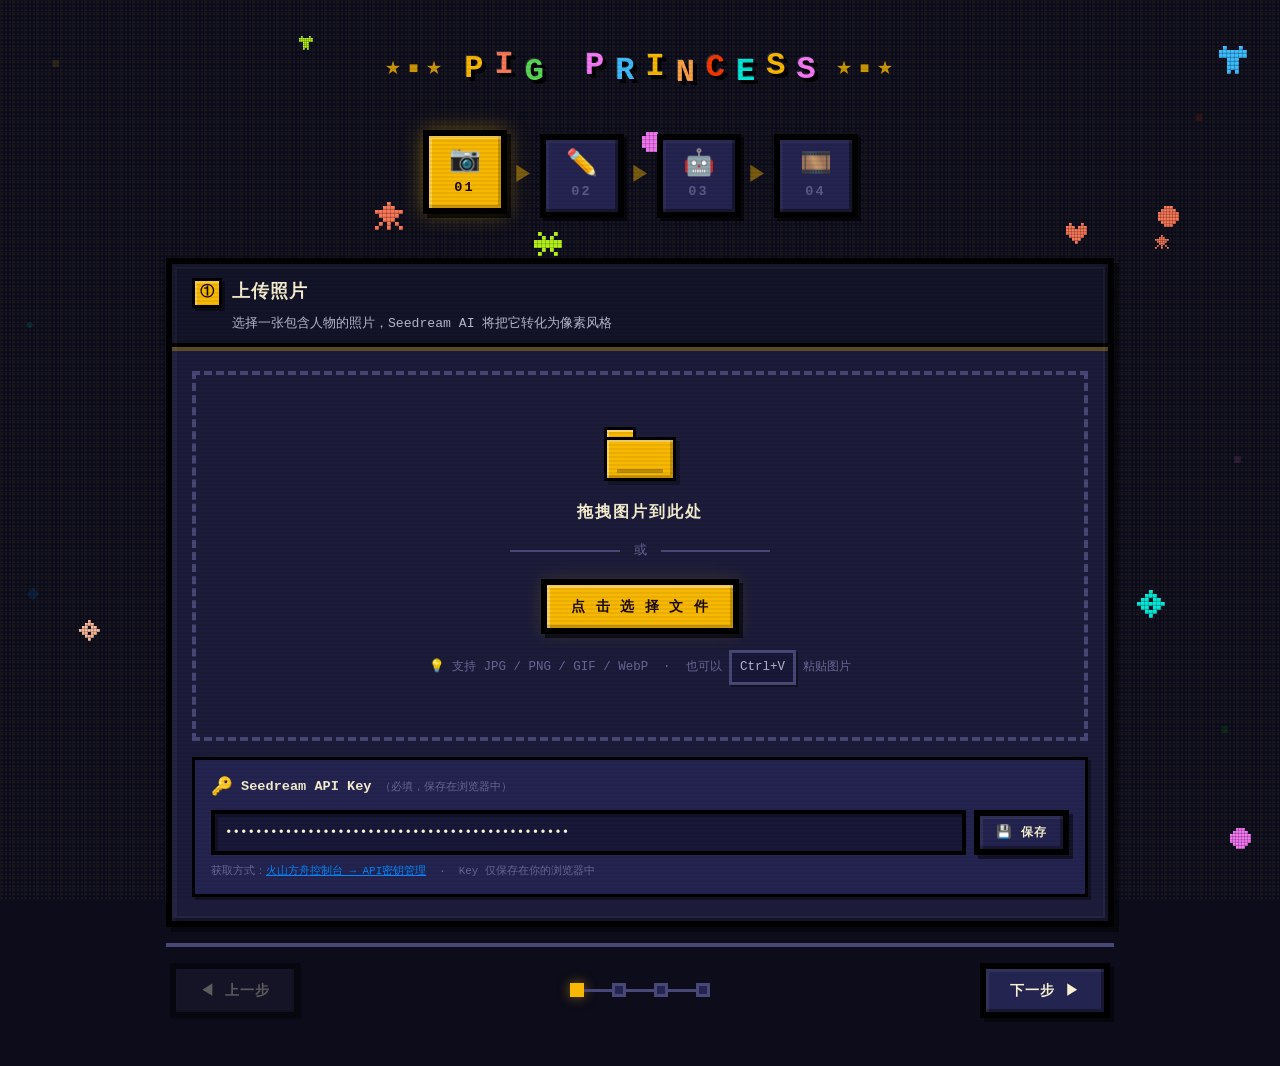
==== commit 9034c173: "v5.0: 模块化架构 + 配件系统完善 + 旋转/翻转/快捷键 + 悬浮预览 + 撤销重做" ====
--- a/index.html
+++ b/index.html
@@ -273,13 +273,26 @@
                   <!-- JS 动态生成 -->
                 </div>
 
+                <!-- 悬浮预览 -->
+                <div class="acc-hover-preview" id="accHoverPreview" style="display:none;">
+                  <canvas id="accHoverCanvas"></canvas>
+                </div>
+
                 <!-- 操作按钮 -->
                 <div class="acc-actions">
+                  <div class="acc-scale-row">
+                    <span class="acc-scale-label">🔄 旋转:</span>
+                    <input type="range" id="accRotSlider" class="pixel-range" min="-180" max="180" step="15" value="0" disabled>
+                    <span id="accRotVal" class="acc-scale-val">0°</span>
+                  </div>
                   <div class="acc-scale-row">
                     <span class="acc-scale-label">🔍 缩放:</span>
                     <input type="range" id="accScaleSlider" class="pixel-range" min="0.1" max="10" step="0.1" value="1.0" disabled>
                     <span id="accScaleVal" class="acc-scale-val">1.0x</span>
                   </div>
+                  <button class="pixel-btn pixel-btn--small" id="flipAccBtn" type="button" disabled>
+                    ↔️ 水平翻转
+                  </button>
                   <button class="pixel-btn pixel-btn--small" id="removeAccBtn" type="button" disabled>
                     🗑️ 删除选中
                   </button>
@@ -323,9 +336,11 @@
   </div>
 
   <!-- ====== 脚本（按依赖顺序加载） ====== -->
+  <script src="js/config.js"></script>
   <script src="js/seedream-api.js"></script>
   <script src="js/prompt-templates.js"></script>
   <script src="js/accessories.js"></script>
+  <script src="js/ui.js"></script>
   <script src="js/bouncing-decorations.js"></script>
   <script src="js/app.js"></script>
 </body>
--- a/css/pixel-theme.css
+++ b/css/pixel-theme.css
@@ -905,6 +905,22 @@
   font-weight: 700;
 }
 
+/* 悬浮预览 */
+.acc-hover-preview {
+  position: fixed;
+  z-index: 9999;
+  pointer-events: none;
+  background: var(--bg-card);
+  border: 4px solid var(--accent-gold);
+  padding: 6px;
+  box-shadow: 6px 6px 0 rgba(0,0,0,0.6), 0 0 20px rgba(248,184,0,0.2);
+}
+.acc-hover-preview canvas {
+  display: block;
+  image-rendering: pixelated;
+  image-rendering: crisp-edges;
+}
+
 /* 配件网格 */
 .acc-grid {
   display: grid;
